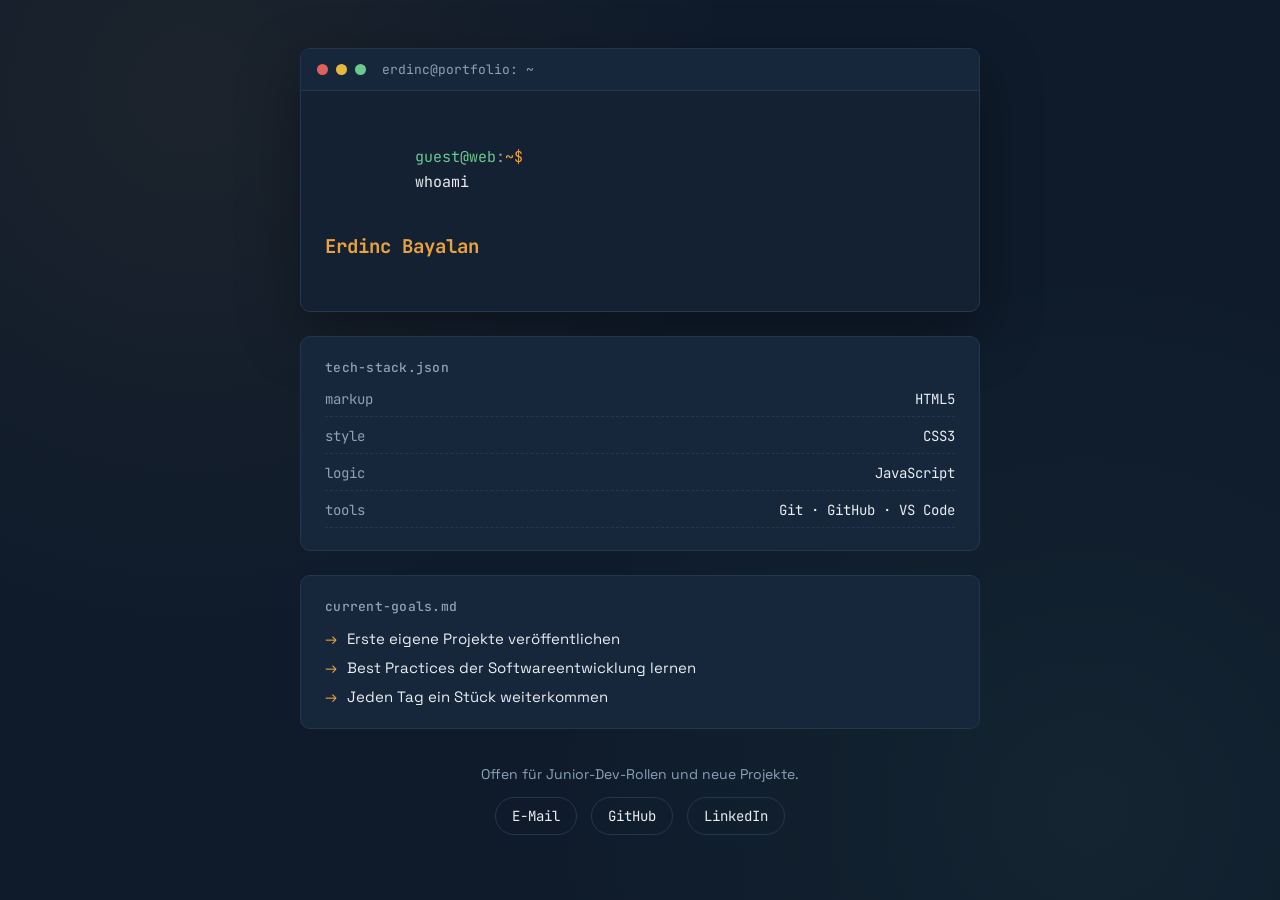
==== index.html @ 0d4d0161 "Add files via upload" ====
<!DOCTYPE html>
<html lang="de">
<head>
<meta charset="UTF-8">
<meta name="viewport" content="width=device-width, initial-scale=1.0">
<title>Erdinc Bayalan — Aspiring Web Developer</title>
<link rel="stylesheet" href="style.css">
</head>
<body>

  <div class="scene">

    <!-- Terminal-Fenster: der zentrale Blickfang -->
    <section class="terminal" aria-label="Vorstellung">
      <div class="terminal-bar">
        <span class="dot dot-red"></span>
        <span class="dot dot-yellow"></span>
        <span class="dot dot-green"></span>
        <span class="terminal-title">erdinc@portfolio: ~</span>
      </div>
      <div class="terminal-body">
        <p class="line prompt">
          <span class="path">guest@web</span><span class="colon">:</span><span class="tilde">~$</span>
          <span id="typed-command"></span><span class="cursor" id="cmd-cursor">▌</span>
        </p>
        <div class="output" id="output"></div>
      </div>
    </section>

    <!-- Ruhiger Bereich darunter: Tech-Stack -->
    <section class="panel" id="stack-panel">
      <h2>tech-stack.json</h2>
      <ul class="stack-list">
        <li><span class="key">markup</span><span class="val">HTML5</span></li>
        <li><span class="key">style</span><span class="val">CSS3</span></li>
        <li><span class="key">logic</span><span class="val">JavaScript</span></li>
        <li><span class="key">tools</span><span class="val">Git · GitHub · VS Code</span></li>
      </ul>
    </section>

    <!-- Ziele -->
    <section class="panel" id="goals-panel">
      <h2>current-goals.md</h2>
      <ul class="goals-list">
        <li>Erste eigene Projekte veröffentlichen</li>
        <li>Best Practices der Softwareentwicklung lernen</li>
        <li>Jeden Tag ein Stück weiterkommen</li>
      </ul>
    </section>

    <!-- Kontakt -->
    <footer class="contact">
      <p>Offen für Junior-Dev-Rollen und neue Projekte.</p>
      <div class="contact-links">
        <a href="mailto:deine-email@example.com">E-Mail</a>
        <a href="https://github.com/Erdinc55" target="_blank" rel="noopener">GitHub</a>
        <a href="#" id="linkedin-link">LinkedIn</a>
      </div>
    </footer>

  </div>

<script src="script.js"></script>
</body>
</html>
---- style.css ----
@import url('https://fonts.googleapis.com/css2?family=Space+Grotesk:wght@400;500;700&family=JetBrains+Mono:wght@400;500;700&display=swap');

:root {
  --bg: #0f1b2b;
  --bg-soft: #16263b;
  --panel: #132132;
  --border: #24374f;
  --text: #e9edf1;
  --text-dim: #8ea1b8;
  --amber: #e8a33d;
  --amber-soft: rgba(232, 163, 61, 0.15);
  --green: #6bc98f;
}

* {
  box-sizing: border-box;
}

body {
  margin: 0;
  min-height: 100vh;
  background: var(--bg);
  background-image:
    radial-gradient(circle at 15% 10%, rgba(232, 163, 61, 0.06), transparent 40%),
    radial-gradient(circle at 85% 90%, rgba(107, 201, 143, 0.05), transparent 40%);
  color: var(--text);
  font-family: 'Space Grotesk', sans-serif;
  display: flex;
  justify-content: center;
  padding: 48px 20px;
}

.scene {
  width: 100%;
  max-width: 680px;
  display: flex;
  flex-direction: column;
  gap: 24px;
}

/* --- Terminal (Hero) --- */

.terminal {
  background: var(--panel);
  border: 1px solid var(--border);
  border-radius: 10px;
  overflow: hidden;
  box-shadow: 0 20px 60px rgba(0, 0, 0, 0.35);
}

.terminal-bar {
  display: flex;
  align-items: center;
  gap: 8px;
  padding: 12px 16px;
  background: var(--bg-soft);
  border-bottom: 1px solid var(--border);
}

.dot {
  width: 11px;
  height: 11px;
  border-radius: 50%;
  display: inline-block;
}
.dot-red { background: #e0605a; }
.dot-yellow { background: #e8b93d; }
.dot-green { background: #6bc98f; }

.terminal-title {
  margin-left: 8px;
  font-family: 'JetBrains Mono', monospace;
  font-size: 13px;
  color: var(--text-dim);
}

.terminal-body {
  padding: 28px 24px 32px;
  font-family: 'JetBrains Mono', monospace;
  font-size: 15px;
  line-height: 1.7;
  min-height: 220px;
}

.line.prompt {
  margin: 0 0 4px;
  white-space: pre-wrap;
}

.path { color: var(--green); }
.colon { color: var(--text-dim); }
.tilde { color: var(--amber); margin-right: 8px; }

.cursor {
  display: inline-block;
  color: var(--amber);
  animation: blink 1s steps(1) infinite;
}

@keyframes blink {
  50% { opacity: 0; }
}

.output {
  margin-top: 10px;
  color: var(--text);
}

.output p {
  margin: 0 0 10px;
  opacity: 0;
  animation: reveal 0.4s ease forwards;
}

.output .headline {
  font-size: 19px;
  color: var(--amber);
  font-weight: 700;
}

@keyframes reveal {
  from { opacity: 0; transform: translateY(4px); }
  to { opacity: 1; transform: translateY(0); }
}

/* --- Panels --- */

.panel {
  background: var(--bg-soft);
  border: 1px solid var(--border);
  border-radius: 10px;
  padding: 22px 24px;
}

.panel h2 {
  margin: 0 0 14px;
  font-family: 'JetBrains Mono', monospace;
  font-size: 13px;
  font-weight: 500;
  color: var(--text-dim);
  letter-spacing: 0.02em;
}

.stack-list, .goals-list {
  list-style: none;
  margin: 0;
  padding: 0;
  display: flex;
  flex-direction: column;
  gap: 10px;
}

.stack-list li {
  display: flex;
  justify-content: space-between;
  font-family: 'JetBrains Mono', monospace;
  font-size: 14px;
  border-bottom: 1px dashed var(--border);
  padding-bottom: 8px;
}

.stack-list .key { color: var(--text-dim); }
.stack-list .val { color: var(--text); }

.goals-list li {
  position: relative;
  padding-left: 22px;
  font-size: 15px;
  color: var(--text);
}

.goals-list li::before {
  content: "→";
  position: absolute;
  left: 0;
  color: var(--amber);
}

/* --- Contact --- */

.contact {
  text-align: center;
  padding: 12px 0 4px;
}

.contact p {
  margin: 0 0 14px;
  color: var(--text-dim);
  font-size: 14px;
}

.contact-links {
  display: flex;
  justify-content: center;
  gap: 14px;
  flex-wrap: wrap;
}

.contact-links a {
  color: var(--text);
  text-decoration: none;
  font-family: 'JetBrains Mono', monospace;
  font-size: 14px;
  padding: 9px 16px;
  border: 1px solid var(--border);
  border-radius: 999px;
  transition: border-color 0.2s ease, color 0.2s ease;
}

.contact-links a:hover,
.contact-links a:focus-visible {
  border-color: var(--amber);
  color: var(--amber);
}

/* --- Accessibility & responsiveness --- */

a:focus-visible, button:focus-visible {
  outline: 2px solid var(--amber);
  outline-offset: 2px;
}

@media (prefers-reduced-motion: reduce) {
  .cursor { animation: none; }
  .output p { animation: none; opacity: 1; }
}

@media (max-width: 480px) {
  .terminal-body { font-size: 14px; padding: 22px 18px 26px; }
  body { padding: 28px 14px; }
}
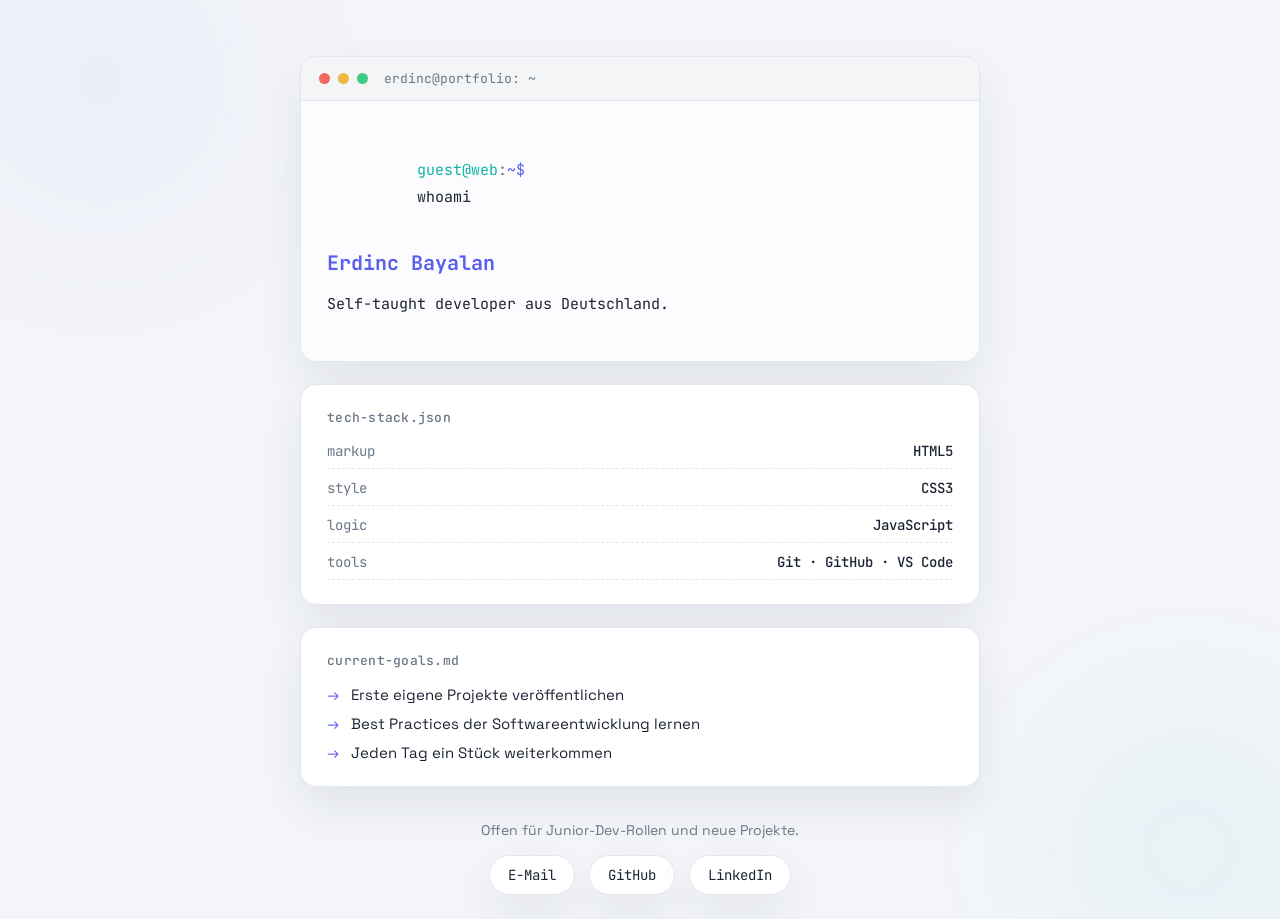
==== commit 1f03193d: "Add files via upload" ====
--- a/index.html
+++ b/index.html
@@ -7,6 +7,9 @@
 <link rel="stylesheet" href="style.css">
 </head>
 <body>
+
+  <div class="blob blob-1" aria-hidden="true"></div>
+  <div class="blob blob-2" aria-hidden="true"></div>
 
   <div class="scene">
 
@@ -54,6 +57,7 @@
       <div class="contact-links">
         <a href="mailto:deine-email@example.com">E-Mail</a>
         <a href="https://github.com/Erdinc55" target="_blank" rel="noopener">GitHub</a>
+        <!-- WICHTIG: das # unten durch deinen echten LinkedIn-Link ersetzen, z. B. https://linkedin.com/in/dein-name -->
         <a href="#" id="linkedin-link">LinkedIn</a>
       </div>
     </footer>
--- a/style.css
+++ b/style.css
@@ -1,59 +1,120 @@
 @import url('https://fonts.googleapis.com/css2?family=Space+Grotesk:wght@400;500;700&family=JetBrains+Mono:wght@400;500;700&display=swap');
 
 :root {
-  --bg: #0f1b2b;
-  --bg-soft: #16263b;
-  --panel: #132132;
-  --border: #24374f;
-  --text: #e9edf1;
-  --text-dim: #8ea1b8;
-  --amber: #e8a33d;
-  --amber-soft: rgba(232, 163, 61, 0.15);
-  --green: #6bc98f;
+  --bg: #f3f5f9;
+  --panel: #ffffff;
+  --panel-alpha: rgba(255, 255, 255, 0.72);
+  --border: #e2e6ef;
+  --text: #1c2333;
+  --text-dim: #6b7686;
+  --indigo: #5b5fef;
+  --indigo-soft: rgba(91, 95, 239, 0.1);
+  --teal: #12b3a8;
+  --shadow: 0 20px 45px rgba(30, 41, 70, 0.08);
 }
 
 * {
   box-sizing: border-box;
+}
+
+html {
+  scroll-behavior: smooth;
 }
 
 body {
   margin: 0;
   min-height: 100vh;
   background: var(--bg);
-  background-image:
-    radial-gradient(circle at 15% 10%, rgba(232, 163, 61, 0.06), transparent 40%),
-    radial-gradient(circle at 85% 90%, rgba(107, 201, 143, 0.05), transparent 40%);
   color: var(--text);
   font-family: 'Space Grotesk', sans-serif;
   display: flex;
   justify-content: center;
-  padding: 48px 20px;
+  padding: 56px 20px;
+  position: relative;
+  overflow-x: hidden;
+}
+
+/* --- Schwebende Farbverläufe im Hintergrund --- */
+
+.blob {
+  position: fixed;
+  border-radius: 50%;
+  filter: blur(70px);
+  z-index: 0;
+  opacity: 0.55;
+  pointer-events: none;
+}
+
+.blob-1 {
+  width: 480px;
+  height: 480px;
+  top: -160px;
+  left: -140px;
+  background: radial-gradient(circle, var(--indigo-soft), transparent 70%);
+  animation: float-a 16s ease-in-out infinite;
+}
+
+.blob-2 {
+  width: 420px;
+  height: 420px;
+  bottom: -160px;
+  right: -120px;
+  background: radial-gradient(circle, rgba(18, 179, 168, 0.14), transparent 70%);
+  animation: float-b 20s ease-in-out infinite;
+}
+
+@keyframes float-a {
+  0%, 100% { transform: translate(0, 0); }
+  50% { transform: translate(40px, 30px); }
+}
+
+@keyframes float-b {
+  0%, 100% { transform: translate(0, 0); }
+  50% { transform: translate(-30px, -40px); }
 }
 
 .scene {
+  position: relative;
+  z-index: 1;
   width: 100%;
   max-width: 680px;
   display: flex;
   flex-direction: column;
-  gap: 24px;
+  gap: 22px;
+}
+
+.scene > * {
+  opacity: 0;
+  animation: rise 0.6s ease forwards;
+}
+
+.scene > *:nth-child(1) { animation-delay: 0.05s; }
+.scene > *:nth-child(2) { animation-delay: 0.15s; }
+.scene > *:nth-child(3) { animation-delay: 0.25s; }
+.scene > *:nth-child(4) { animation-delay: 0.35s; }
+
+@keyframes rise {
+  from { opacity: 0; transform: translateY(14px); }
+  to { opacity: 1; transform: translateY(0); }
 }
 
 /* --- Terminal (Hero) --- */
 
 .terminal {
-  background: var(--panel);
+  background: var(--panel-alpha);
+  backdrop-filter: blur(14px);
   border: 1px solid var(--border);
-  border-radius: 10px;
+  border-radius: 16px;
   overflow: hidden;
-  box-shadow: 0 20px 60px rgba(0, 0, 0, 0.35);
+  box-shadow: var(--shadow);
 }
 
 .terminal-bar {
   display: flex;
   align-items: center;
   gap: 8px;
-  padding: 12px 16px;
-  background: var(--bg-soft);
+  padding: 13px 18px;
+  background: rgba(28, 35, 51, 0.03);
   border-bottom: 1px solid var(--border);
 }
 
@@ -63,9 +124,9 @@
   border-radius: 50%;
   display: inline-block;
 }
-.dot-red { background: #e0605a; }
-.dot-yellow { background: #e8b93d; }
-.dot-green { background: #6bc98f; }
+.dot-red { background: #f0685f; }
+.dot-yellow { background: #f0b93d; }
+.dot-green { background: #3dcb87; }
 
 .terminal-title {
   margin-left: 8px;
@@ -75,10 +136,10 @@
 }
 
 .terminal-body {
-  padding: 28px 24px 32px;
+  padding: 30px 26px 34px;
   font-family: 'JetBrains Mono', monospace;
   font-size: 15px;
-  line-height: 1.7;
+  line-height: 1.75;
   min-height: 220px;
 }
 
@@ -87,13 +148,13 @@
   white-space: pre-wrap;
 }
 
-.path { color: var(--green); }
+.path { color: var(--teal); }
 .colon { color: var(--text-dim); }
-.tilde { color: var(--amber); margin-right: 8px; }
+.tilde { color: var(--indigo); margin-right: 8px; }
 
 .cursor {
   display: inline-block;
-  color: var(--amber);
+  color: var(--indigo);
   animation: blink 1s steps(1) infinite;
 }
 
@@ -113,8 +174,8 @@
 }
 
 .output .headline {
-  font-size: 19px;
-  color: var(--amber);
+  font-size: 20px;
+  color: var(--indigo);
   font-weight: 700;
 }
 
@@ -126,14 +187,21 @@
 /* --- Panels --- */
 
 .panel {
-  background: var(--bg-soft);
+  background: var(--panel);
   border: 1px solid var(--border);
-  border-radius: 10px;
-  padding: 22px 24px;
+  border-radius: 16px;
+  padding: 24px 26px;
+  box-shadow: var(--shadow);
+  transition: transform 0.25s ease, box-shadow 0.25s ease;
+}
+
+.panel:hover {
+  transform: translateY(-3px);
+  box-shadow: 0 26px 55px rgba(30, 41, 70, 0.12);
 }
 
 .panel h2 {
-  margin: 0 0 14px;
+  margin: 0 0 16px;
   font-family: 'JetBrains Mono', monospace;
   font-size: 13px;
   font-weight: 500;
@@ -157,23 +225,33 @@
   font-size: 14px;
   border-bottom: 1px dashed var(--border);
   padding-bottom: 8px;
+  transition: padding-left 0.2s ease;
+}
+
+.stack-list li:hover {
+  padding-left: 6px;
 }
 
 .stack-list .key { color: var(--text-dim); }
-.stack-list .val { color: var(--text); }
+.stack-list .val { color: var(--text); font-weight: 500; }
 
 .goals-list li {
   position: relative;
-  padding-left: 22px;
+  padding-left: 24px;
   font-size: 15px;
   color: var(--text);
+  transition: padding-left 0.2s ease;
+}
+
+.goals-list li:hover {
+  padding-left: 28px;
 }
 
 .goals-list li::before {
   content: "→";
   position: absolute;
   left: 0;
-  color: var(--amber);
+  color: var(--indigo);
 }
 
 /* --- Contact --- */
@@ -184,7 +262,7 @@
 }
 
 .contact p {
-  margin: 0 0 14px;
+  margin: 0 0 16px;
   color: var(--text-dim);
   font-size: 14px;
 }
@@ -197,35 +275,42 @@
 }
 
 .contact-links a {
+  position: relative;
   color: var(--text);
   text-decoration: none;
   font-family: 'JetBrains Mono', monospace;
   font-size: 14px;
-  padding: 9px 16px;
+  padding: 10px 18px;
+  background: var(--panel);
   border: 1px solid var(--border);
   border-radius: 999px;
-  transition: border-color 0.2s ease, color 0.2s ease;
+  box-shadow: var(--shadow);
+  transition: transform 0.2s ease, border-color 0.2s ease, color 0.2s ease;
 }
 
 .contact-links a:hover,
 .contact-links a:focus-visible {
-  border-color: var(--amber);
-  color: var(--amber);
+  transform: translateY(-2px);
+  border-color: var(--indigo);
+  color: var(--indigo);
 }
 
 /* --- Accessibility & responsiveness --- */
 
 a:focus-visible, button:focus-visible {
-  outline: 2px solid var(--amber);
+  outline: 2px solid var(--indigo);
   outline-offset: 2px;
 }
 
 @media (prefers-reduced-motion: reduce) {
   .cursor { animation: none; }
   .output p { animation: none; opacity: 1; }
+  .scene > * { animation: none; opacity: 1; }
+  .blob { animation: none; }
 }
 
 @media (max-width: 480px) {
-  .terminal-body { font-size: 14px; padding: 22px 18px 26px; }
-  body { padding: 28px 14px; }
-}
+  .terminal-body { font-size: 14px; padding: 24px 20px 28px; }
+  body { padding: 32px 14px; }
+  .blob { width: 300px; height: 300px; filter: blur(50px); }
+}
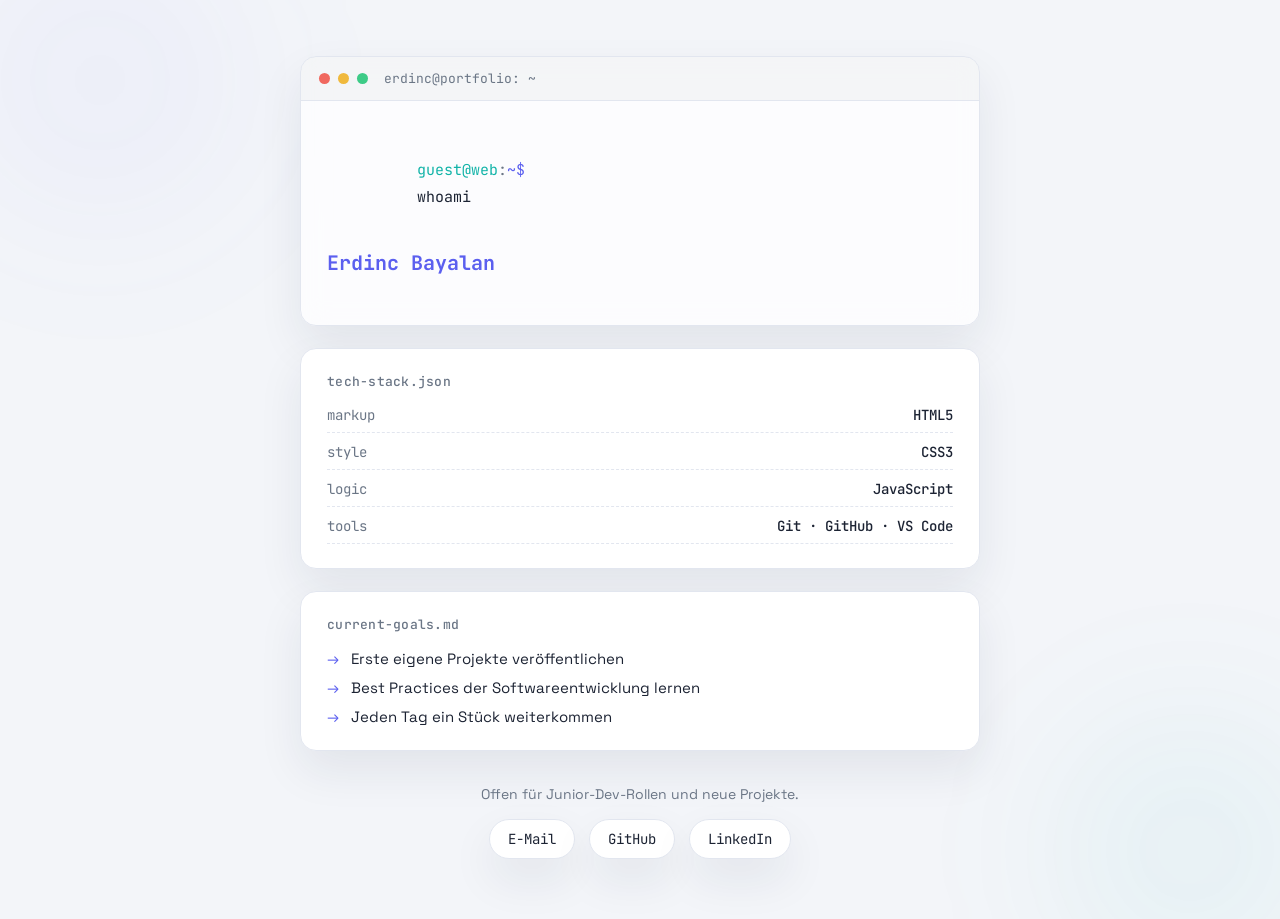
==== commit 4694b146: "Update index.html" ====
--- a/index.html
+++ b/index.html
@@ -55,10 +55,10 @@
     <footer class="contact">
       <p>Offen für Junior-Dev-Rollen und neue Projekte.</p>
       <div class="contact-links">
-        <a href="mailto:deine-email@example.com">E-Mail</a>
+        <a href="bayalan.erdinc@gmail.com">E-Mail</a>
         <a href="https://github.com/Erdinc55" target="_blank" rel="noopener">GitHub</a>
         <!-- WICHTIG: das # unten durch deinen echten LinkedIn-Link ersetzen, z. B. https://linkedin.com/in/dein-name -->
-        <a href="#" id="linkedin-link">LinkedIn</a>
+        <a href="https://www.linkedin.com/in/erdinc-bayalan-860247278/" id="linkedin-link">LinkedIn</a>
       </div>
     </footer>
 
